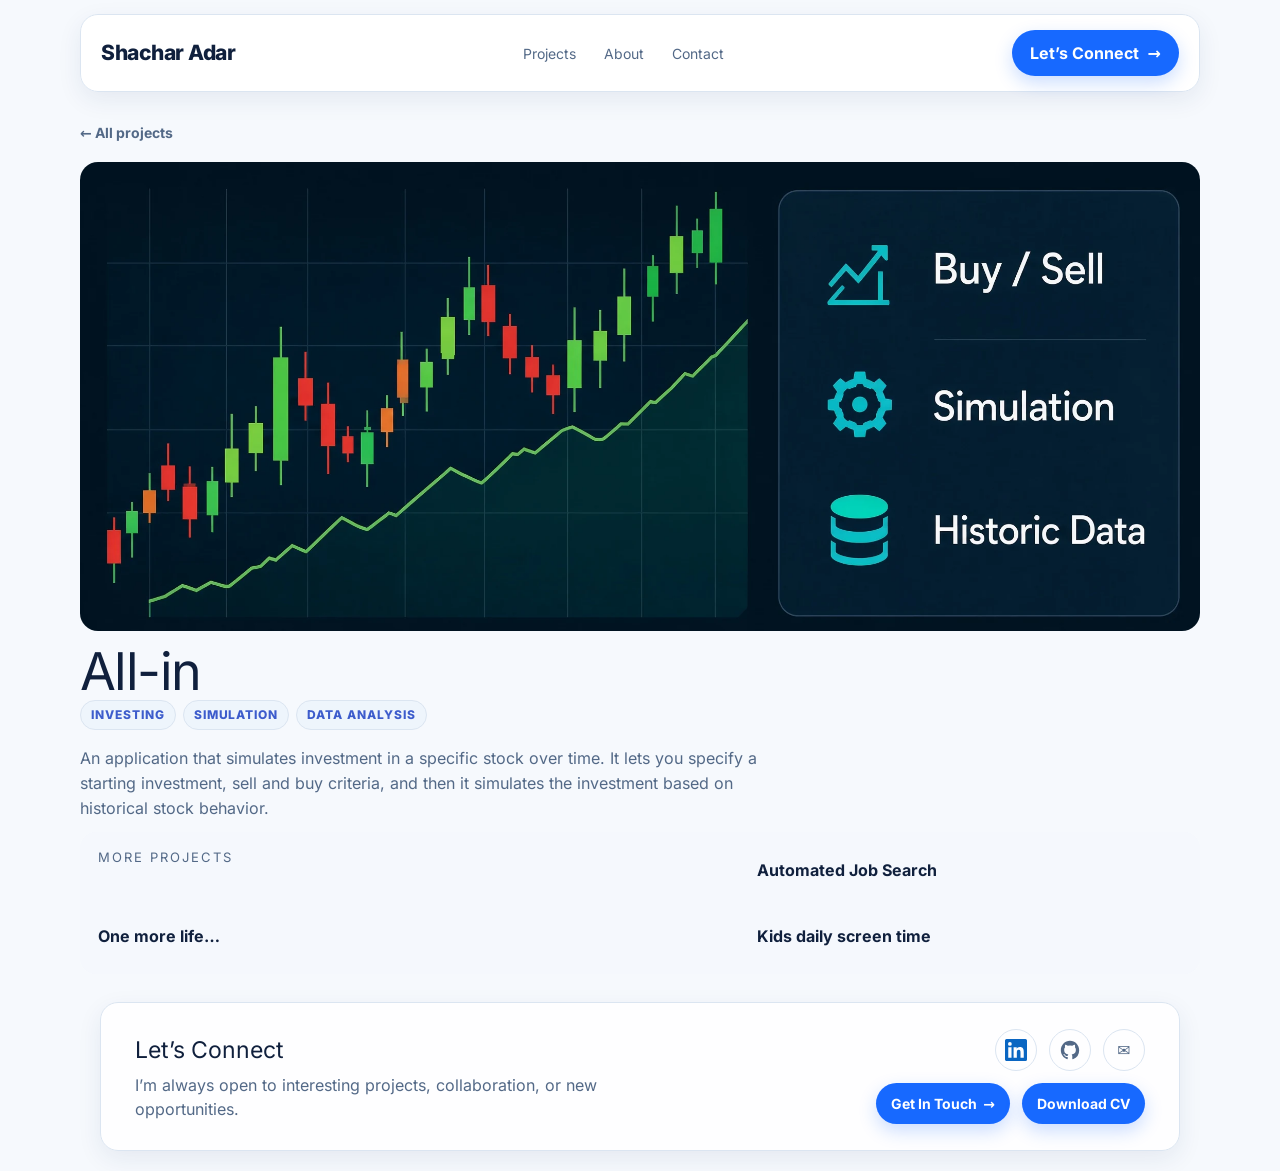
==== projects/all-in/index.html @ df190438 "Add About, CV download, and restore JPEG share image" ====
<!DOCTYPE html><html lang="en" class="antialiased"><head><meta charSet="utf-8"/><meta name="viewport" content="width=device-width, initial-scale=1"/><link rel="preload" as="image" href="../../images/all-in.webp"/><link rel="stylesheet" href="../../css/styles.css" data-precedence="default"/><title>All-in · Shachar Adar</title><meta name="theme-color" content="#f6f9fd"/><meta name="description" content="An application that simulates investment in a specific stock over time. It lets you specify a starting investment, sell and buy criteria, and then it simulates the investment based on historical stock behavior."/><meta property="og:title" content="All-in · Shachar Adar"/><meta property="og:description" content="An application that simulates investment in a specific stock over time. It lets you specify a starting investment, sell and buy criteria, and then it simulates the investment based on historical stock behavior."/><meta property="og:type" content="website"/><meta property="og:url" content="https://adars.org/projects/all-in/"/><meta property="og:image" content="https://adars.org/images/og.jpg"/><meta property="og:image:width" content="1200"/><meta property="og:image:height" content="630"/><meta name="twitter:card" content="summary_large_image"/><meta name="twitter:title" content="All-in · Shachar Adar"/><meta name="twitter:description" content="An application that simulates investment in a specific stock over time. It lets you specify a starting investment, sell and buy criteria, and then it simulates the investment based on historical stock behavior."/><meta name="twitter:image" content="https://adars.org/images/og.jpg"/><link rel="icon" type="image/svg+xml" href="../../images/favicon.svg"/></head><body><!--$--><div class="root"><header class="bar"><nav class="nav"><a class="brand" href="../../index.html#top">Shachar Adar</a><div class="navlinks"><a href="../../index.html#projects">Projects</a><a href="../../index.html#about">About</a><a href="../../index.html#contact">Contact</a></div><a class="cta" href="../../index.html#contact">Let’s Connect <span>→</span></a></nav></header><main class="page"><a class="back" href="../../index.html#projects">← All projects</a><img class="cover" src="../../images/all-in.webp" alt="All-in investment simulation" width="1200" height="511"/><h1>All-in</h1><div class="tags"><span class="tag">Investing</span><span class="tag">Simulation</span><span class="tag">Data Analysis</span></div><p class="lede">An application that simulates investment in a specific stock over time. It lets you specify a starting investment, sell and buy criteria, and then it simulates the investment based on historical stock behavior.</p><nav class="more" aria-label="Other projects"><h2>More projects</h2><a href="../../projects/job-hunt-cv-tailor/index.html">Automated Job Search</a><a href="../../projects/one-more-life/index.html">One more life…</a><a href="../../projects/kids-daily-screentime/index.html">Kids daily screen time</a></nav></main><footer class="site-footer" id="contact"><div><h4>Let’s Connect</h4><p>I’m always open to interesting projects, collaboration, or new opportunities.</p></div><div class="social"><a class="round" href="https://www.linkedin.com/in/shachar-adar/" target="_blank" rel="noopener noreferrer" aria-label="LinkedIn"><svg viewBox="0 0 24 24" width="22" height="22" aria-hidden="true"><path fill="#0a66c2" d="M20.45 20.45h-3.55v-5.57c0-1.33-.03-3.04-1.85-3.04-1.85 0-2.13 1.45-2.13 2.94v5.67H9.36V9h3.41v1.56h.05c.48-.9 1.64-1.85 3.37-1.85 3.6 0 4.27 2.37 4.27 5.46v6.28zM5.34 7.43a2.06 2.06 0 1 1 0-4.12 2.06 2.06 0 0 1 0 4.12zM7.12 20.45H3.56V9h3.56v11.45zM22.23 0H1.77A1.75 1.75 0 0 0 0 1.73v20.54C0 23.2.8 24 1.77 24h20.46A1.75 1.75 0 0 0 24 22.27V1.73A1.75 1.75 0 0 0 22.23 0z"></path></svg></a><a class="round" href="https://github.com/MetallicAchu" target="_blank" rel="noopener noreferrer" aria-label="GitHub"><svg viewBox="0 0 24 24" width="22" height="22" aria-hidden="true"><path fill="currentColor" d="M12 2C6.48 2 2 6.58 2 12.25c0 4.53 2.87 8.37 6.84 9.73.5.1.68-.22.68-.49 0-.24-.01-1.04-.01-1.89-2.78.62-3.37-1.2-3.37-1.2-.45-1.18-1.11-1.5-1.11-1.5-.91-.64.07-.63.07-.63 1 .07 1.53 1.06 1.53 1.06.9 1.57 2.36 1.12 2.94.86.09-.67.35-1.12.63-1.38-2.22-.26-4.55-1.14-4.55-5.06 0-1.12.39-2.03 1.03-2.75-.1-.26-.45-1.3.1-2.71 0 0 .84-.27 2.75 1.05a9.3 9.3 0 0 1 5 0c1.91-1.32 2.75-1.05 2.75-1.05.55 1.41.2 2.45.1 2.71.64.72 1.03 1.63 1.03 2.75 0 3.93-2.34 4.8-4.57 5.05.36.32.68.94.68 1.9 0 1.37-.01 2.48-.01 2.81 0 .27.18.6.69.49A10.26 10.26 0 0 0 22 12.25C22 6.58 17.52 2 12 2z"></path></svg></a><a class="round" href="mailto:shachar@adars.org?subject=Hello%20from%20adars.org" aria-label="Email">✉</a><div class="footer-actions"><a class="cta" href="mailto:shachar@adars.org?subject=Hello%20from%20adars.org">Get In Touch  →</a><a class="cta" href="../../images/shachar-adar-cv.pdf" download="Shachar Adar CV.pdf">Download CV</a></div></div></footer></div><!--/$--></body></html>
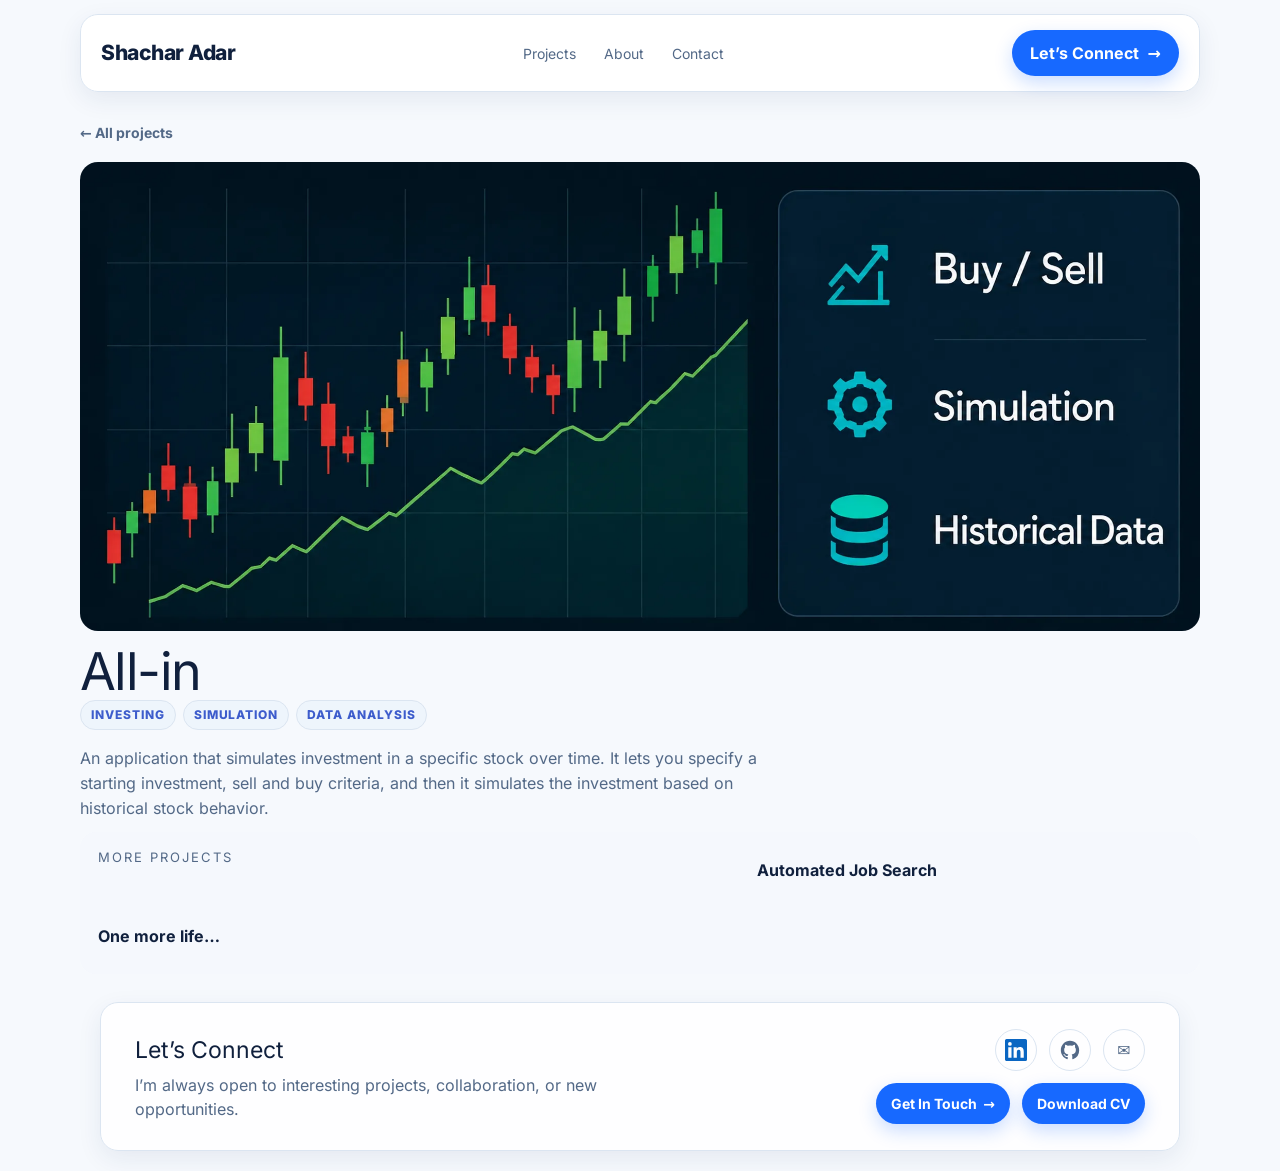
==== commit 816cf65d: "Remove the old kids daily screen time page" ====
--- a/projects/all-in/index.html
+++ b/projects/all-in/index.html
@@ -1 +1 @@
-<!DOCTYPE html><html lang="en" class="antialiased"><head><meta charSet="utf-8"/><meta name="viewport" content="width=device-width, initial-scale=1"/><link rel="preload" as="image" href="../../images/all-in.webp"/><link rel="stylesheet" href="../../css/styles.css" data-precedence="default"/><title>All-in · Shachar Adar</title><meta name="theme-color" content="#f6f9fd"/><meta name="description" content="An application that simulates investment in a specific stock over time. It lets you specify a starting investment, sell and buy criteria, and then it simulates the investment based on historical stock behavior."/><meta property="og:title" content="All-in · Shachar Adar"/><meta property="og:description" content="An application that simulates investment in a specific stock over time. It lets you specify a starting investment, sell and buy criteria, and then it simulates the investment based on historical stock behavior."/><meta property="og:type" content="website"/><meta property="og:url" content="https://adars.org/projects/all-in/"/><meta property="og:image" content="https://adars.org/images/og.jpg"/><meta property="og:image:width" content="1200"/><meta property="og:image:height" content="630"/><meta name="twitter:card" content="summary_large_image"/><meta name="twitter:title" content="All-in · Shachar Adar"/><meta name="twitter:description" content="An application that simulates investment in a specific stock over time. It lets you specify a starting investment, sell and buy criteria, and then it simulates the investment based on historical stock behavior."/><meta name="twitter:image" content="https://adars.org/images/og.jpg"/><link rel="icon" type="image/svg+xml" href="../../images/favicon.svg"/></head><body><!--$--><div class="root"><header class="bar"><nav class="nav"><a class="brand" href="../../index.html#top">Shachar Adar</a><div class="navlinks"><a href="../../index.html#projects">Projects</a><a href="../../index.html#about">About</a><a href="../../index.html#contact">Contact</a></div><a class="cta" href="../../index.html#contact">Let’s Connect <span>→</span></a></nav></header><main class="page"><a class="back" href="../../index.html#projects">← All projects</a><img class="cover" src="../../images/all-in.webp" alt="All-in investment simulation" width="1200" height="511"/><h1>All-in</h1><div class="tags"><span class="tag">Investing</span><span class="tag">Simulation</span><span class="tag">Data Analysis</span></div><p class="lede">An application that simulates investment in a specific stock over time. It lets you specify a starting investment, sell and buy criteria, and then it simulates the investment based on historical stock behavior.</p><nav class="more" aria-label="Other projects"><h2>More projects</h2><a href="../../projects/job-hunt-cv-tailor/index.html">Automated Job Search</a><a href="../../projects/one-more-life/index.html">One more life…</a><a href="../../projects/kids-daily-screentime/index.html">Kids daily screen time</a></nav></main><footer class="site-footer" id="contact"><div><h4>Let’s Connect</h4><p>I’m always open to interesting projects, collaboration, or new opportunities.</p></div><div class="social"><a class="round" href="https://www.linkedin.com/in/shachar-adar/" target="_blank" rel="noopener noreferrer" aria-label="LinkedIn"><svg viewBox="0 0 24 24" width="22" height="22" aria-hidden="true"><path fill="#0a66c2" d="M20.45 20.45h-3.55v-5.57c0-1.33-.03-3.04-1.85-3.04-1.85 0-2.13 1.45-2.13 2.94v5.67H9.36V9h3.41v1.56h.05c.48-.9 1.64-1.85 3.37-1.85 3.6 0 4.27 2.37 4.27 5.46v6.28zM5.34 7.43a2.06 2.06 0 1 1 0-4.12 2.06 2.06 0 0 1 0 4.12zM7.12 20.45H3.56V9h3.56v11.45zM22.23 0H1.77A1.75 1.75 0 0 0 0 1.73v20.54C0 23.2.8 24 1.77 24h20.46A1.75 1.75 0 0 0 24 22.27V1.73A1.75 1.75 0 0 0 22.23 0z"></path></svg></a><a class="round" href="https://github.com/MetallicAchu" target="_blank" rel="noopener noreferrer" aria-label="GitHub"><svg viewBox="0 0 24 24" width="22" height="22" aria-hidden="true"><path fill="currentColor" d="M12 2C6.48 2 2 6.58 2 12.25c0 4.53 2.87 8.37 6.84 9.73.5.1.68-.22.68-.49 0-.24-.01-1.04-.01-1.89-2.78.62-3.37-1.2-3.37-1.2-.45-1.18-1.11-1.5-1.11-1.5-.91-.64.07-.63.07-.63 1 .07 1.53 1.06 1.53 1.06.9 1.57 2.36 1.12 2.94.86.09-.67.35-1.12.63-1.38-2.22-.26-4.55-1.14-4.55-5.06 0-1.12.39-2.03 1.03-2.75-.1-.26-.45-1.3.1-2.71 0 0 .84-.27 2.75 1.05a9.3 9.3 0 0 1 5 0c1.91-1.32 2.75-1.05 2.75-1.05.55 1.41.2 2.45.1 2.71.64.72 1.03 1.63 1.03 2.75 0 3.93-2.34 4.8-4.57 5.05.36.32.68.94.68 1.9 0 1.37-.01 2.48-.01 2.81 0 .27.18.6.69.49A10.26 10.26 0 0 0 22 12.25C22 6.58 17.52 2 12 2z"></path></svg></a><a class="round" href="mailto:shachar@adars.org?subject=Hello%20from%20adars.org" aria-label="Email">✉</a><div class="footer-actions"><a class="cta" href="mailto:shachar@adars.org?subject=Hello%20from%20adars.org">Get In Touch  →</a><a class="cta" href="../../images/shachar-adar-cv.pdf" download="Shachar Adar CV.pdf">Download CV</a></div></div></footer></div><!--/$--></body></html>+<!DOCTYPE html><html lang="en" class="antialiased"><head><meta charSet="utf-8"/><meta name="viewport" content="width=device-width, initial-scale=1"/><link rel="preload" as="image" href="../../images/all-in.webp"/><link rel="stylesheet" href="../../css/styles.css" data-precedence="default"/><title>All-in · Shachar Adar</title><meta name="theme-color" content="#f6f9fd"/><meta name="description" content="An application that simulates investment in a specific stock over time. It lets you specify a starting investment, sell and buy criteria, and then it simulates the investment based on historical stock behavior."/><meta property="og:title" content="All-in · Shachar Adar"/><meta property="og:description" content="An application that simulates investment in a specific stock over time. It lets you specify a starting investment, sell and buy criteria, and then it simulates the investment based on historical stock behavior."/><meta property="og:type" content="website"/><meta property="og:url" content="https://adars.org/projects/all-in/"/><meta property="og:image" content="https://adars.org/images/og.jpg"/><meta property="og:image:width" content="1200"/><meta property="og:image:height" content="630"/><meta name="twitter:card" content="summary_large_image"/><meta name="twitter:title" content="All-in · Shachar Adar"/><meta name="twitter:description" content="An application that simulates investment in a specific stock over time. It lets you specify a starting investment, sell and buy criteria, and then it simulates the investment based on historical stock behavior."/><meta name="twitter:image" content="https://adars.org/images/og.jpg"/><link rel="icon" type="image/svg+xml" href="../../images/favicon.svg"/></head><body><!--$--><div class="root"><header class="bar"><nav class="nav"><a class="brand" href="../../index.html#top">Shachar Adar</a><div class="navlinks"><a href="../../index.html#projects">Projects</a><a href="../../index.html#about">About</a><a href="../../index.html#contact">Contact</a></div><a class="cta" href="../../index.html#contact">Let’s Connect <span>→</span></a></nav></header><main class="page"><a class="back" href="../../index.html#projects">← All projects</a><img class="cover" src="../../images/all-in.webp" alt="All-in investment simulation" width="1200" height="511"/><h1>All-in</h1><div class="tags"><span class="tag">Investing</span><span class="tag">Simulation</span><span class="tag">Data Analysis</span></div><p class="lede">An application that simulates investment in a specific stock over time. It lets you specify a starting investment, sell and buy criteria, and then it simulates the investment based on historical stock behavior.</p><nav class="more" aria-label="Other projects"><h2>More projects</h2><a href="../../projects/job-hunt-cv-tailor/index.html">Automated Job Search</a><a href="../../projects/one-more-life/index.html">One more life…</a></nav></main><footer class="site-footer" id="contact"><div><h4>Let’s Connect</h4><p>I’m always open to interesting projects, collaboration, or new opportunities.</p></div><div class="social"><a class="round" href="https://www.linkedin.com/in/shachar-adar/" target="_blank" rel="noopener noreferrer" aria-label="LinkedIn"><svg viewBox="0 0 24 24" width="22" height="22" aria-hidden="true"><path fill="#0a66c2" d="M20.45 20.45h-3.55v-5.57c0-1.33-.03-3.04-1.85-3.04-1.85 0-2.13 1.45-2.13 2.94v5.67H9.36V9h3.41v1.56h.05c.48-.9 1.64-1.85 3.37-1.85 3.6 0 4.27 2.37 4.27 5.46v6.28zM5.34 7.43a2.06 2.06 0 1 1 0-4.12 2.06 2.06 0 0 1 0 4.12zM7.12 20.45H3.56V9h3.56v11.45zM22.23 0H1.77A1.75 1.75 0 0 0 0 1.73v20.54C0 23.2.8 24 1.77 24h20.46A1.75 1.75 0 0 0 24 22.27V1.73A1.75 1.75 0 0 0 22.23 0z"></path></svg></a><a class="round" href="https://github.com/MetallicAchu" target="_blank" rel="noopener noreferrer" aria-label="GitHub"><svg viewBox="0 0 24 24" width="22" height="22" aria-hidden="true"><path fill="currentColor" d="M12 2C6.48 2 2 6.58 2 12.25c0 4.53 2.87 8.37 6.84 9.73.5.1.68-.22.68-.49 0-.24-.01-1.04-.01-1.89-2.78.62-3.37-1.2-3.37-1.2-.45-1.18-1.11-1.5-1.11-1.5-.91-.64.07-.63.07-.63 1 .07 1.53 1.06 1.53 1.06.9 1.57 2.36 1.12 2.94.86.09-.67.35-1.12.63-1.38-2.22-.26-4.55-1.14-4.55-5.06 0-1.12.39-2.03 1.03-2.75-.1-.26-.45-1.3.1-2.71 0 0 .84-.27 2.75 1.05a9.3 9.3 0 0 1 5 0c1.91-1.32 2.75-1.05 2.75-1.05.55 1.41.2 2.45.1 2.71.64.72 1.03 1.63 1.03 2.75 0 3.93-2.34 4.8-4.57 5.05.36.32.68.94.68 1.9 0 1.37-.01 2.48-.01 2.81 0 .27.18.6.69.49A10.26 10.26 0 0 0 22 12.25C22 6.58 17.52 2 12 2z"></path></svg></a><a class="round" href="mailto:shachar@adars.org?subject=Hello%20from%20adars.org" aria-label="Email">✉</a><div class="footer-actions"><a class="cta" href="mailto:shachar@adars.org?subject=Hello%20from%20adars.org">Get In Touch  →</a><a class="cta" href="../../images/shachar-adar-cv.pdf" download="Shachar Adar CV.pdf">Download CV</a></div></div></footer></div><!--/$--></body></html>
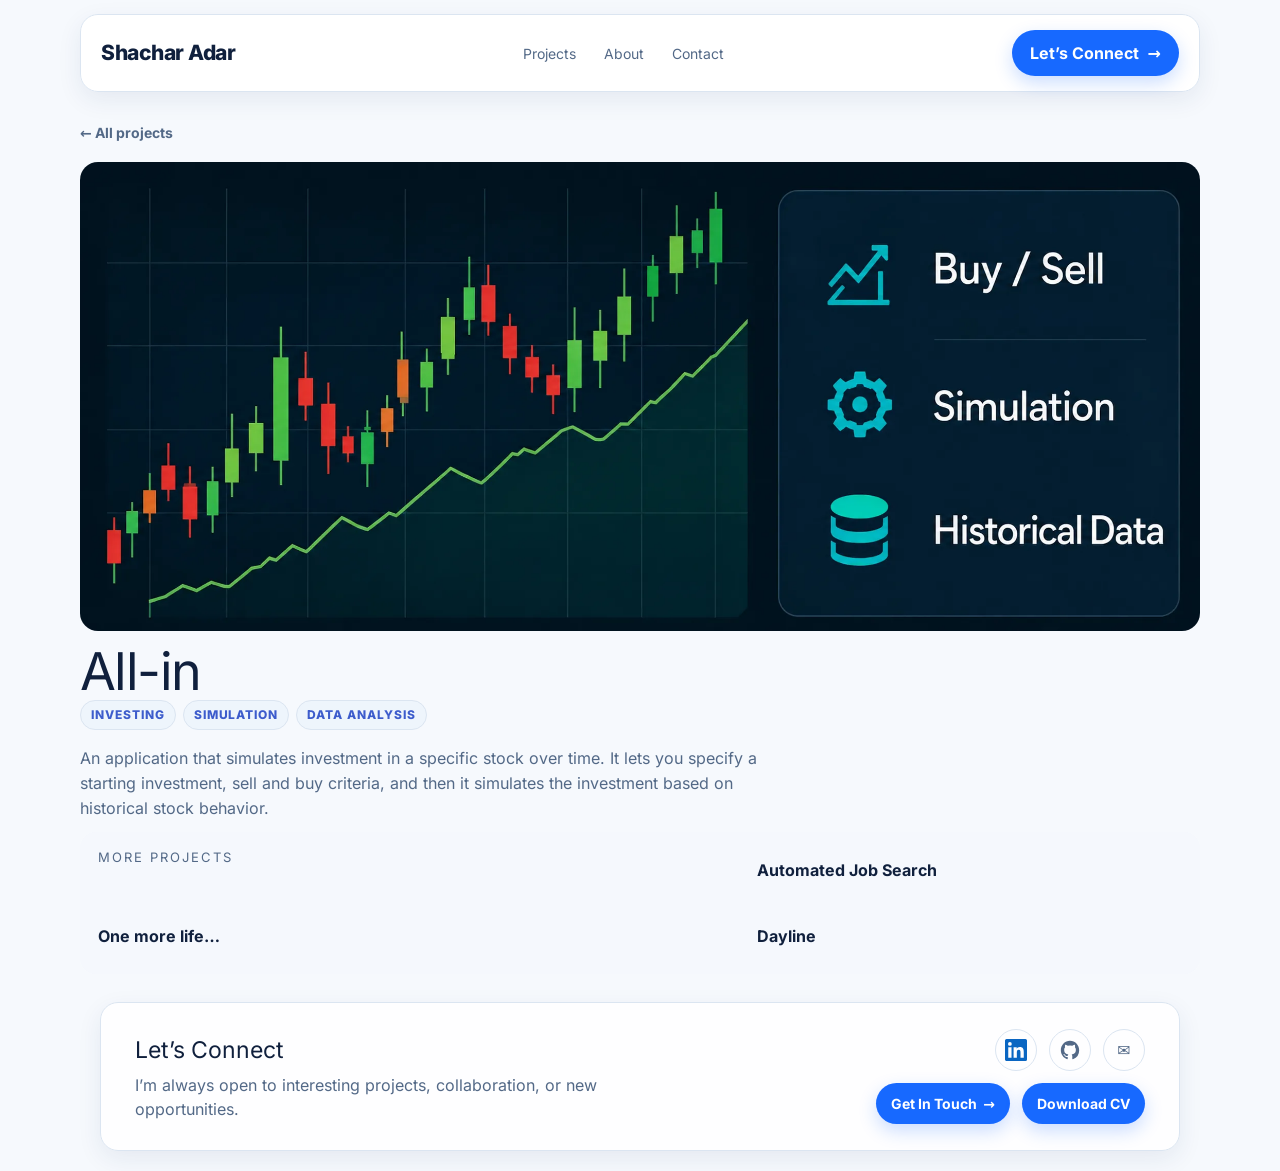
==== commit f54850ea: "Deploy static snapshot from zip" ====
--- a/projects/all-in/index.html
+++ b/projects/all-in/index.html
@@ -1 +1 @@
-<!DOCTYPE html><html lang="en" class="antialiased"><head><meta charSet="utf-8"/><meta name="viewport" content="width=device-width, initial-scale=1"/><link rel="preload" as="image" href="../../images/all-in.webp"/><link rel="stylesheet" href="../../css/styles.css" data-precedence="default"/><title>All-in · Shachar Adar</title><meta name="theme-color" content="#f6f9fd"/><meta name="description" content="An application that simulates investment in a specific stock over time. It lets you specify a starting investment, sell and buy criteria, and then it simulates the investment based on historical stock behavior."/><meta property="og:title" content="All-in · Shachar Adar"/><meta property="og:description" content="An application that simulates investment in a specific stock over time. It lets you specify a starting investment, sell and buy criteria, and then it simulates the investment based on historical stock behavior."/><meta property="og:type" content="website"/><meta property="og:url" content="https://adars.org/projects/all-in/"/><meta property="og:image" content="https://adars.org/images/og.jpg"/><meta property="og:image:width" content="1200"/><meta property="og:image:height" content="630"/><meta name="twitter:card" content="summary_large_image"/><meta name="twitter:title" content="All-in · Shachar Adar"/><meta name="twitter:description" content="An application that simulates investment in a specific stock over time. It lets you specify a starting investment, sell and buy criteria, and then it simulates the investment based on historical stock behavior."/><meta name="twitter:image" content="https://adars.org/images/og.jpg"/><link rel="icon" type="image/svg+xml" href="../../images/favicon.svg"/></head><body><!--$--><div class="root"><header class="bar"><nav class="nav"><a class="brand" href="../../index.html#top">Shachar Adar</a><div class="navlinks"><a href="../../index.html#projects">Projects</a><a href="../../index.html#about">About</a><a href="../../index.html#contact">Contact</a></div><a class="cta" href="../../index.html#contact">Let’s Connect <span>→</span></a></nav></header><main class="page"><a class="back" href="../../index.html#projects">← All projects</a><img class="cover" src="../../images/all-in.webp" alt="All-in investment simulation" width="1200" height="511"/><h1>All-in</h1><div class="tags"><span class="tag">Investing</span><span class="tag">Simulation</span><span class="tag">Data Analysis</span></div><p class="lede">An application that simulates investment in a specific stock over time. It lets you specify a starting investment, sell and buy criteria, and then it simulates the investment based on historical stock behavior.</p><nav class="more" aria-label="Other projects"><h2>More projects</h2><a href="../../projects/job-hunt-cv-tailor/index.html">Automated Job Search</a><a href="../../projects/one-more-life/index.html">One more life…</a></nav></main><footer class="site-footer" id="contact"><div><h4>Let’s Connect</h4><p>I’m always open to interesting projects, collaboration, or new opportunities.</p></div><div class="social"><a class="round" href="https://www.linkedin.com/in/shachar-adar/" target="_blank" rel="noopener noreferrer" aria-label="LinkedIn"><svg viewBox="0 0 24 24" width="22" height="22" aria-hidden="true"><path fill="#0a66c2" d="M20.45 20.45h-3.55v-5.57c0-1.33-.03-3.04-1.85-3.04-1.85 0-2.13 1.45-2.13 2.94v5.67H9.36V9h3.41v1.56h.05c.48-.9 1.64-1.85 3.37-1.85 3.6 0 4.27 2.37 4.27 5.46v6.28zM5.34 7.43a2.06 2.06 0 1 1 0-4.12 2.06 2.06 0 0 1 0 4.12zM7.12 20.45H3.56V9h3.56v11.45zM22.23 0H1.77A1.75 1.75 0 0 0 0 1.73v20.54C0 23.2.8 24 1.77 24h20.46A1.75 1.75 0 0 0 24 22.27V1.73A1.75 1.75 0 0 0 22.23 0z"></path></svg></a><a class="round" href="https://github.com/MetallicAchu" target="_blank" rel="noopener noreferrer" aria-label="GitHub"><svg viewBox="0 0 24 24" width="22" height="22" aria-hidden="true"><path fill="currentColor" d="M12 2C6.48 2 2 6.58 2 12.25c0 4.53 2.87 8.37 6.84 9.73.5.1.68-.22.68-.49 0-.24-.01-1.04-.01-1.89-2.78.62-3.37-1.2-3.37-1.2-.45-1.18-1.11-1.5-1.11-1.5-.91-.64.07-.63.07-.63 1 .07 1.53 1.06 1.53 1.06.9 1.57 2.36 1.12 2.94.86.09-.67.35-1.12.63-1.38-2.22-.26-4.55-1.14-4.55-5.06 0-1.12.39-2.03 1.03-2.75-.1-.26-.45-1.3.1-2.71 0 0 .84-.27 2.75 1.05a9.3 9.3 0 0 1 5 0c1.91-1.32 2.75-1.05 2.75-1.05.55 1.41.2 2.45.1 2.71.64.72 1.03 1.63 1.03 2.75 0 3.93-2.34 4.8-4.57 5.05.36.32.68.94.68 1.9 0 1.37-.01 2.48-.01 2.81 0 .27.18.6.69.49A10.26 10.26 0 0 0 22 12.25C22 6.58 17.52 2 12 2z"></path></svg></a><a class="round" href="mailto:shachar@adars.org?subject=Hello%20from%20adars.org" aria-label="Email">✉</a><div class="footer-actions"><a class="cta" href="mailto:shachar@adars.org?subject=Hello%20from%20adars.org">Get In Touch  →</a><a class="cta" href="../../images/shachar-adar-cv.pdf" download="Shachar Adar CV.pdf">Download CV</a></div></div></footer></div><!--/$--></body></html>+<!DOCTYPE html><html lang="en" class="antialiased"><head><meta charSet="utf-8"/><meta name="viewport" content="width=device-width, initial-scale=1"/><link rel="preload" as="image" href="../../images/all-in.webp"/><link rel="stylesheet" href="../../css/styles.css" data-precedence="default"/><title>All-in · Shachar Adar</title><meta name="theme-color" content="#f6f9fd"/><meta name="description" content="An application that simulates investment in a specific stock over time. It lets you specify a starting investment, sell and buy criteria, and then it simulates the investment based on historical stock behavior."/><meta property="og:title" content="All-in · Shachar Adar"/><meta property="og:description" content="An application that simulates investment in a specific stock over time. It lets you specify a starting investment, sell and buy criteria, and then it simulates the investment based on historical stock behavior."/><meta property="og:type" content="website"/><meta property="og:url" content="https://adars.org/projects/all-in/"/><meta property="og:image" content="https://adars.org/images/og.jpg"/><meta property="og:image:width" content="1200"/><meta property="og:image:height" content="630"/><meta name="twitter:card" content="summary_large_image"/><meta name="twitter:title" content="All-in · Shachar Adar"/><meta name="twitter:description" content="An application that simulates investment in a specific stock over time. It lets you specify a starting investment, sell and buy criteria, and then it simulates the investment based on historical stock behavior."/><meta name="twitter:image" content="https://adars.org/images/og.jpg"/><link rel="icon" type="image/svg+xml" href="../../images/favicon.svg"/></head><body><!--$--><div class="root"><header class="bar"><nav class="nav"><a class="brand" href="../../index.html#top">Shachar Adar</a><div class="navlinks"><a href="../../index.html#projects">Projects</a><a href="../../index.html#about">About</a><a href="../../index.html#contact">Contact</a></div><a class="cta" href="../../index.html#contact">Let’s Connect <span>→</span></a></nav></header><main class="page"><a class="back" href="../../index.html#projects">← All projects</a><img class="cover" src="../../images/all-in.webp" alt="All-in investment simulation" width="1200" height="511"/><h1>All-in</h1><div class="tags"><span class="tag">Investing</span><span class="tag">Simulation</span><span class="tag">Data Analysis</span></div><p class="lede">An application that simulates investment in a specific stock over time. It lets you specify a starting investment, sell and buy criteria, and then it simulates the investment based on historical stock behavior.</p><nav class="more" aria-label="Other projects"><h2>More projects</h2><a href="../../projects/job-hunt-cv-tailor/index.html">Automated Job Search</a><a href="../../projects/one-more-life/index.html">One more life…</a><a href="../../projects/dayline/index.html">Dayline</a></nav></main><footer class="site-footer" id="contact"><div><h4>Let’s Connect</h4><p>I’m always open to interesting projects, collaboration, or new opportunities.</p></div><div class="social"><a class="round" href="https://www.linkedin.com/in/shachar-adar/" target="_blank" rel="noopener noreferrer" aria-label="LinkedIn"><svg viewBox="0 0 24 24" width="22" height="22" aria-hidden="true"><path fill="#0a66c2" d="M20.45 20.45h-3.55v-5.57c0-1.33-.03-3.04-1.85-3.04-1.85 0-2.13 1.45-2.13 2.94v5.67H9.36V9h3.41v1.56h.05c.48-.9 1.64-1.85 3.37-1.85 3.6 0 4.27 2.37 4.27 5.46v6.28zM5.34 7.43a2.06 2.06 0 1 1 0-4.12 2.06 2.06 0 0 1 0 4.12zM7.12 20.45H3.56V9h3.56v11.45zM22.23 0H1.77A1.75 1.75 0 0 0 0 1.73v20.54C0 23.2.8 24 1.77 24h20.46A1.75 1.75 0 0 0 24 22.27V1.73A1.75 1.75 0 0 0 22.23 0z"></path></svg></a><a class="round" href="https://github.com/MetallicAchu" target="_blank" rel="noopener noreferrer" aria-label="GitHub"><svg viewBox="0 0 24 24" width="22" height="22" aria-hidden="true"><path fill="currentColor" d="M12 2C6.48 2 2 6.58 2 12.25c0 4.53 2.87 8.37 6.84 9.73.5.1.68-.22.68-.49 0-.24-.01-1.04-.01-1.89-2.78.62-3.37-1.2-3.37-1.2-.45-1.18-1.11-1.5-1.11-1.5-.91-.64.07-.63.07-.63 1 .07 1.53 1.06 1.53 1.06.9 1.57 2.36 1.12 2.94.86.09-.67.35-1.12.63-1.38-2.22-.26-4.55-1.14-4.55-5.06 0-1.12.39-2.03 1.03-2.75-.1-.26-.45-1.3.1-2.71 0 0 .84-.27 2.75 1.05a9.3 9.3 0 0 1 5 0c1.91-1.32 2.75-1.05 2.75-1.05.55 1.41.2 2.45.1 2.71.64.72 1.03 1.63 1.03 2.75 0 3.93-2.34 4.8-4.57 5.05.36.32.68.94.68 1.9 0 1.37-.01 2.48-.01 2.81 0 .27.18.6.69.49A10.26 10.26 0 0 0 22 12.25C22 6.58 17.52 2 12 2z"></path></svg></a><a class="round" href="mailto:shachar@adars.org?subject=Hello%20from%20adars.org" aria-label="Email">✉</a><div class="footer-actions"><a class="cta" href="mailto:shachar@adars.org?subject=Hello%20from%20adars.org">Get In Touch  →</a><a class="cta" href="../../images/shachar-adar-cv.pdf" download="Shachar Adar CV.pdf">Download CV</a></div></div></footer></div><!--/$--></body></html>
